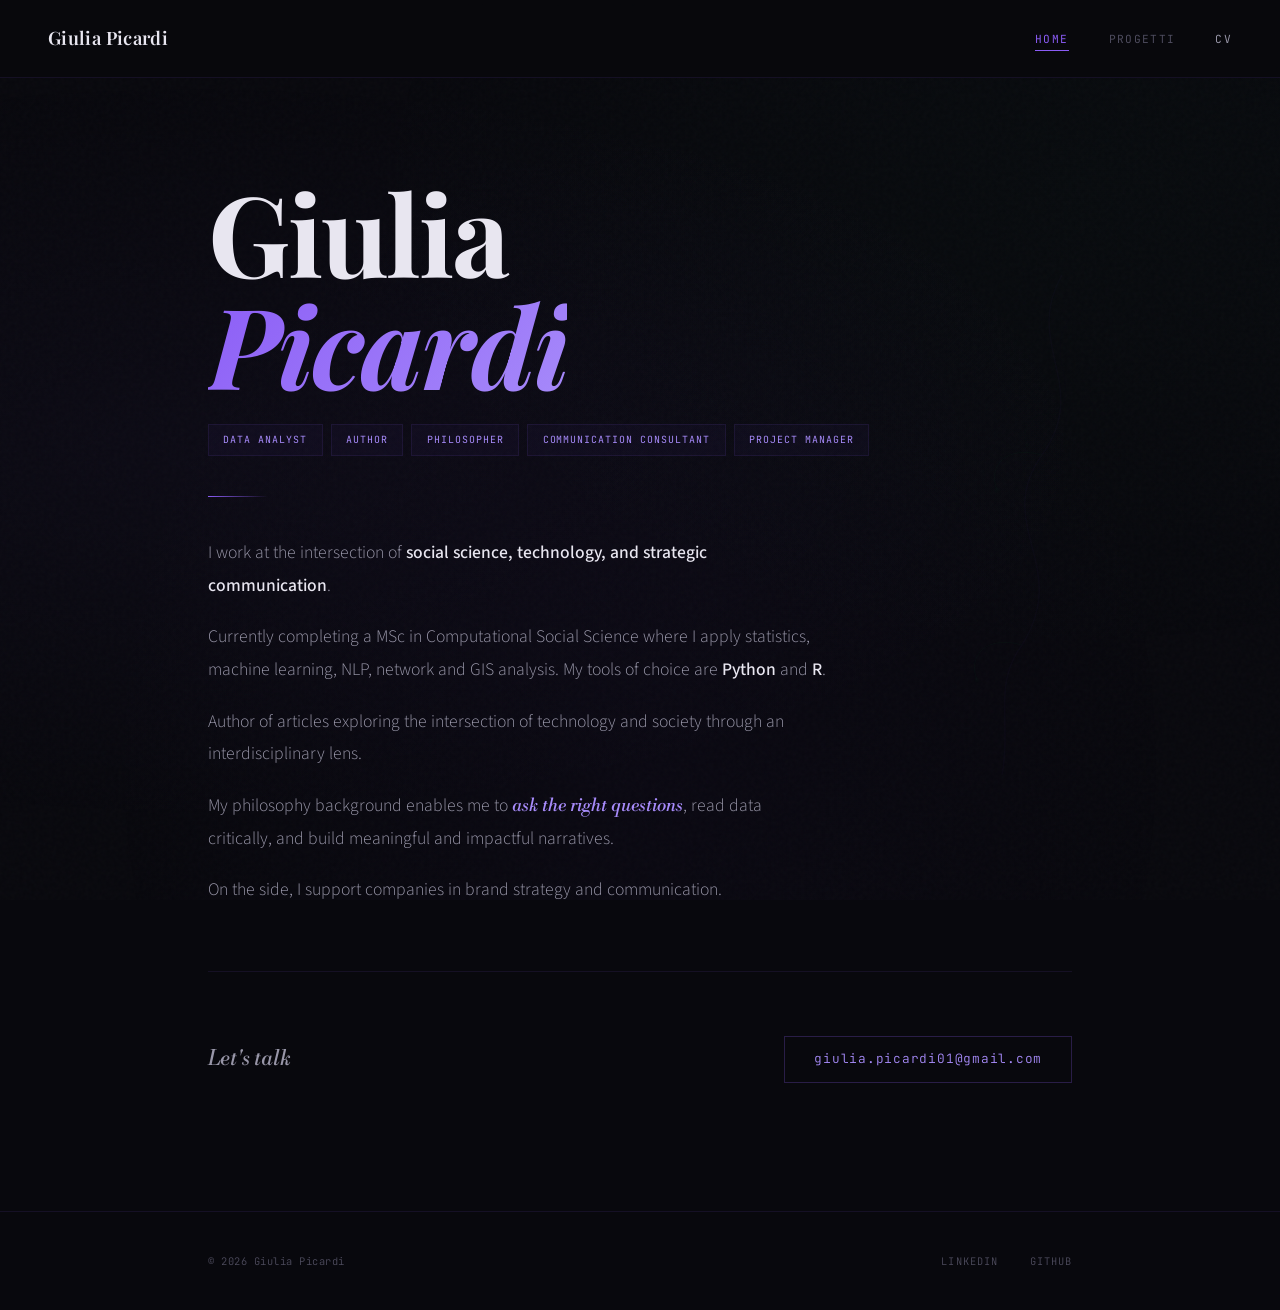
==== index.html @ 3c5df355 "Add files via upload" ====
<!DOCTYPE html>
<html lang="en">
<head>
  <meta charset="UTF-8">
  <meta name="viewport" content="width=device-width, initial-scale=1.0">
  <title>Giulia Picardi</title>
  <link rel="stylesheet" href="style.css">
</head>
<body>

  <nav>
    <a href="index.html" class="logo">Giulia Picardi</a>
    <button class="nav-toggle" onclick="document.querySelector('.nav-links').classList.toggle('open')">
      <span></span><span></span><span></span>
    </button>
    <ul class="nav-links">
      <li><a href="index.html" class="active">Home</a></li>
      <li><span class="disabled">Progetti<span class="coming-soon">coming soon</span></span></li>
      <li><a href="cv.html">CV</a></li>
    </ul>
  </nav>

  <main>
    <div class="container">
      <section class="hero">

        <div class="vine-decoration">
          <svg viewBox="0 0 250 500" xmlns="http://www.w3.org/2000/svg">
            <path d="M200 0 C160 70 230 110 180 180 C130 250 210 290 160 370 C130 410 150 450 140 500" stroke="#8b5cf6" fill="none" stroke-width="1.5" opacity="0.6"/>
            <path d="M180 180 C145 170 125 190 135 215" stroke="#22c55e" fill="none" stroke-width="1" opacity="0.7"/>
            <path d="M160 370 C125 360 105 380 115 405" stroke="#22c55e" fill="none" stroke-width="1" opacity="0.7"/>
            <circle cx="135" cy="215" r="3" fill="#22c55e" opacity="0.4"/>
            <circle cx="115" cy="405" r="2.5" fill="#22c55e" opacity="0.4"/>
            <path d="M210 40 C180 80 220 110 195 140" stroke="#8b5cf6" fill="none" stroke-width="0.8" opacity="0.3"/>
            <path d="M195 140 C170 135 158 150 165 170" stroke="#22c55e" fill="none" stroke-width="0.8" opacity="0.4"/>
            <circle cx="165" cy="170" r="2" fill="#22c55e" opacity="0.3"/>
          </svg>
        </div>

        <h1 class="hero-name">Giulia<br><span class="accent">Picardi</span></h1>

        <div class="hero-roles">
          <span class="role-tag">Data Analyst</span>
          <span class="role-tag">Author</span>
          <span class="role-tag">Philosopher</span>
          <span class="role-tag">Communication Consultant</span>
          <span class="role-tag">Project Manager</span>
        </div>

        <div class="hero-divider"></div>

        <div class="hero-bio">
          <p>I work at the intersection of <strong>social science, technology, and strategic communication</strong>.</p>
          <p>Currently completing a MSc in Computational Social Science where I apply statistics, machine learning, NLP, network and GIS analysis. My tools of choice are <strong>Python</strong> and <strong>R</strong>.</p>
          <p>Author of articles exploring the intersection of technology and society through an interdisciplinary lens.</p>
          <p>My philosophy background enables me to <em>ask the right questions</em>, read data critically, and build meaningful and impactful narratives.</p>
          <p>On the side, I support companies in brand strategy and communication.</p>
        </div>

      </section>
    </div>

    <div class="container">
      <div class="contact-strip">
        <div class="contact-inner">
          <span class="contact-text">Let's talk</span>
          <a href="mailto:giulia.picardi01@gmail.com" class="contact-email">giulia.picardi01@gmail.com</a>
        </div>
      </div>
    </div>
  </main>

  <footer>
    <div class="container">
      <div class="footer-content">
        <span class="footer-left">&copy; 2026 Giulia Picardi</span>
        <div class="footer-links">
          <a href="https://linkedin.com/in/giuliapicardi" target="_blank">LinkedIn</a>
          <a href="https://github.com/giuliapic" target="_blank">GitHub</a>
        </div>
      </div>
    </div>
  </footer>

</body>
</html>
---- style.css ----
@import url('https://fonts.googleapis.com/css2?family=Playfair+Display:ital,wght@0,400;0,500;0,600;0,700;0,800;0,900;1,400;1,600&family=Libre+Bodoni:ital,wght@0,400;0,500;0,600;0,700;1,400&family=JetBrains+Mono:wght@300;400;500&family=Source+Sans+3:wght@300;400;500;600&display=swap');

:root {
  --bg-deep: #08080d;
  --bg-surface: #0e0e16;
  --bg-elevated: #16161f;
  --bg-card: #111119;
  --purple-core: #8b5cf6;
  --purple-glow: #a78bfa;
  --purple-dark: #4c1d95;
  --purple-muted: #6d28d9;
  --green-wild: #22c55e;
  --text-primary: #e8e6f0;
  --text-secondary: #9896a8;
  --text-muted: #4e4c5e;
  --border-subtle: rgba(139, 92, 246, 0.1);
  --border-glow: rgba(139, 92, 246, 0.25);
  --font-display: 'Playfair Display', serif;
  --font-body: 'Source Sans 3', sans-serif;
  --font-accent: 'Libre Bodoni', serif;
  --font-mono: 'JetBrains Mono', monospace;
}

*, *::before, *::after { margin: 0; padding: 0; box-sizing: border-box; }
html { scroll-behavior: smooth; font-size: 16px; }

body {
  background: var(--bg-deep);
  color: var(--text-primary);
  font-family: var(--font-body);
  font-size: 1.05rem;
  font-weight: 300;
  line-height: 1.75;
  overflow-x: hidden;
  min-height: 100vh;
}

body::before {
  content: '';
  position: fixed;
  inset: 0;
  background:
    radial-gradient(ellipse at 15% 50%, rgba(139,92,246,0.035) 0%, transparent 60%),
    radial-gradient(ellipse at 85% 20%, rgba(34,197,94,0.02) 0%, transparent 50%),
    radial-gradient(ellipse at 50% 85%, rgba(76,29,149,0.04) 0%, transparent 60%);
  pointer-events: none; z-index: 0;
}

body::after {
  content: '';
  position: fixed;
  inset: 0;
  background-image: url("data:image/svg+xml,%3Csvg viewBox='0 0 256 256' xmlns='http://www.w3.org/2000/svg'%3E%3Cfilter id='n'%3E%3CfeTurbulence type='fractalNoise' baseFrequency='0.85' numOctaves='4' stitchTiles='stitch'/%3E%3C/filter%3E%3Crect width='100%25' height='100%25' filter='url(%23n)' opacity='0.025'/%3E%3C/svg%3E");
  pointer-events: none; z-index: 0;
}

/* ── NAV ── */
nav {
  position: fixed; top: 0; left: 0; right: 0; z-index: 1000;
  padding: 1.4rem 3rem;
  display: flex; justify-content: space-between; align-items: center;
  background: rgba(8,8,13,0.88);
  backdrop-filter: blur(20px);
  border-bottom: 1px solid var(--border-subtle);
}

nav .logo {
  font-family: var(--font-display);
  font-weight: 600; font-size: 1.15rem;
  letter-spacing: 0.02em;
  color: var(--text-primary); text-decoration: none;
}

nav .nav-links {
  display: flex; gap: 2.5rem; list-style: none; align-items: center;
}

nav .nav-links a {
  font-family: var(--font-mono); font-size: 0.7rem; font-weight: 400;
  letter-spacing: 0.12em; text-transform: uppercase;
  color: var(--text-secondary); text-decoration: none;
  padding: 0.3rem 0; transition: color 0.3s ease; position: relative;
}

nav .nav-links a::after {
  content: ''; position: absolute; bottom: 0; left: 0;
  width: 0; height: 1px; background: var(--purple-core);
  transition: width 0.3s ease;
}

nav .nav-links a:hover { color: var(--purple-glow); }
nav .nav-links a:hover::after { width: 100%; }
nav .nav-links a.active { color: var(--purple-core); }
nav .nav-links a.active::after { width: 100%; }

nav .nav-links span.disabled {
  font-family: var(--font-mono); font-size: 0.7rem; font-weight: 400;
  letter-spacing: 0.12em; text-transform: uppercase;
  color: var(--text-muted); cursor: default; position: relative;
}

nav .nav-links span.disabled .coming-soon {
  position: absolute; top: 100%; left: 50%; transform: translateX(-50%);
  font-size: 0.5rem; letter-spacing: 0.15em; color: var(--purple-dark);
  white-space: nowrap; opacity: 0; transition: opacity 0.3s ease;
}

nav .nav-links span.disabled:hover .coming-soon { opacity: 1; }

.nav-toggle {
  display: none; flex-direction: column; gap: 5px;
  cursor: pointer; background: none; border: none; padding: 5px;
}
.nav-toggle span {
  display: block; width: 22px; height: 1.5px;
  background: var(--text-primary); transition: all 0.3s ease;
}

/* ── MAIN ── */
main { position: relative; z-index: 1; padding-top: 5rem; }
.container { max-width: 960px; margin: 0 auto; padding: 0 3rem; }

/* ── HERO ── */
.hero {
  min-height: calc(100vh - 5rem);
  display: flex; flex-direction: column; justify-content: center;
  padding: 6rem 0 4rem; position: relative;
}

.hero-name {
  font-family: var(--font-display);
  font-size: clamp(3.5rem, 9vw, 7rem);
  font-weight: 700; line-height: 1.0; letter-spacing: -0.02em;
  color: var(--text-primary); margin-bottom: 1.5rem;
  opacity: 0; animation: fadeUp 0.8s ease forwards 0.2s;
}

.hero-name .accent {
  font-style: italic;
  background: linear-gradient(135deg, var(--purple-core), var(--purple-glow));
  -webkit-background-clip: text; -webkit-text-fill-color: transparent; background-clip: text;
}

.hero-roles {
  display: flex; flex-wrap: wrap; gap: 0.5rem; margin-bottom: 2.5rem;
  opacity: 0; animation: fadeUp 0.8s ease forwards 0.4s;
}

.role-tag {
  font-family: var(--font-mono); font-size: 0.62rem; font-weight: 400;
  letter-spacing: 0.1em; text-transform: uppercase;
  padding: 0.4rem 0.9rem;
  border: 1px solid var(--border-subtle); color: var(--purple-glow);
  background: rgba(139,92,246,0.04);
}

.hero-divider {
  width: 60px; height: 1px;
  background: linear-gradient(90deg, var(--purple-core), transparent);
  margin-bottom: 2.5rem;
  opacity: 0; animation: fadeUp 0.8s ease forwards 0.5s;
}

.hero-bio {
  max-width: 620px;
  opacity: 0; animation: fadeUp 0.8s ease forwards 0.6s;
}

.hero-bio p {
  font-size: 1.1rem; font-weight: 300;
  color: var(--text-secondary); line-height: 1.85; margin-bottom: 1.2rem;
}
.hero-bio p:last-child { margin-bottom: 0; }
.hero-bio strong { color: var(--text-primary); font-weight: 500; }
.hero-bio em {
  font-family: var(--font-accent); font-style: italic; color: var(--purple-glow);
}

.vine-decoration {
  position: absolute; right: -40px; top: 50%; transform: translateY(-50%);
  width: 250px; height: 500px; opacity: 0.045; pointer-events: none;
}
.vine-decoration svg { width: 100%; height: 100%; }

@keyframes fadeUp {
  from { opacity: 0; transform: translateY(18px); }
  to { opacity: 1; transform: translateY(0); }
}

/* ── CONTACT STRIP ── */
.contact-strip {
  padding: 4rem 0; border-top: 1px solid var(--border-subtle);
  opacity: 0; animation: fadeUp 0.8s ease forwards 0.9s;
}

.contact-inner {
  display: flex; justify-content: space-between; align-items: center;
}

.contact-text {
  font-family: var(--font-accent); font-size: 1.3rem;
  font-style: italic; color: var(--text-secondary);
}

.contact-email {
  font-family: var(--font-mono); font-size: 0.8rem;
  color: var(--purple-glow); text-decoration: none;
  padding: 0.7rem 1.8rem; border: 1px solid var(--border-glow);
  letter-spacing: 0.06em; transition: all 0.3s ease;
}

.contact-email:hover {
  background: rgba(139,92,246,0.08);
  box-shadow: 0 0 30px rgba(139,92,246,0.12);
}

/* ── PAGE HEADER ── */
.page-header {
  padding: 8rem 0 3rem;
  border-bottom: 1px solid var(--border-subtle);
  margin-bottom: 3.5rem;
}

.section-label {
  font-family: var(--font-mono); font-size: 0.6rem; font-weight: 300;
  letter-spacing: 0.25em; text-transform: uppercase;
  color: var(--text-muted); margin-bottom: 0.8rem;
  display: flex; align-items: center; gap: 0.8rem;
}

.section-label::before {
  content: ''; width: 25px; height: 1px; background: var(--purple-muted);
}

.page-header h1 {
  font-family: var(--font-display);
  font-size: clamp(2.5rem, 5vw, 3.8rem);
  font-weight: 700; line-height: 1.1; margin-bottom: 1rem;
}

.page-header p {
  font-family: var(--font-accent); font-style: italic;
  color: var(--text-secondary); font-size: 1.1rem;
  max-width: 550px; line-height: 1.7;
}

/* ── CV ── */
.cv-section { margin-bottom: 4rem; }

.cv-section-title {
  font-family: var(--font-display); font-size: 1.4rem; font-weight: 600;
  margin-bottom: 2rem; padding-bottom: 0.8rem;
  border-bottom: 1px solid var(--border-subtle);
  display: flex; align-items: center; gap: 0.8rem;
}

.cv-section-title::before {
  content: ''; width: 8px; height: 8px;
  background: var(--purple-core); border-radius: 50%; flex-shrink: 0;
}

.cv-entry {
  margin-bottom: 2.2rem; padding-left: 1.8rem;
  border-left: 1px solid rgba(139,92,246,0.08); position: relative;
}

.cv-entry::before {
  content: ''; position: absolute; left: -3px; top: 0.6rem;
  width: 5px; height: 5px; background: var(--purple-muted); border-radius: 50%;
}

.cv-entry .cv-period {
  font-family: var(--font-mono); font-size: 0.6rem;
  letter-spacing: 0.12em; text-transform: uppercase;
  color: var(--purple-core); margin-bottom: 0.3rem; display: block;
}

.cv-entry h3 {
  font-family: var(--font-display); font-size: 1.15rem;
  font-weight: 600; margin-bottom: 0.15rem; line-height: 1.3;
}

.cv-entry .cv-place {
  font-family: var(--font-mono); font-size: 0.7rem;
  color: var(--text-muted); margin-bottom: 0.5rem;
  display: block; letter-spacing: 0.03em;
}

.cv-entry p {
  font-size: 0.95rem; color: var(--text-secondary); line-height: 1.75;
}

/* ── SKILLS ── */
.skills-section { margin-top: 1rem; }
.skills-group { margin-bottom: 2rem; }

.skills-group-title {
  font-family: var(--font-mono); font-size: 0.6rem;
  letter-spacing: 0.18em; text-transform: uppercase;
  color: var(--text-muted); margin-bottom: 0.8rem;
}

.skills-tags { display: flex; flex-wrap: wrap; gap: 0.4rem; }

.skill-tag {
  font-family: var(--font-mono); font-size: 0.6rem;
  letter-spacing: 0.06em; padding: 0.35rem 0.8rem;
  border: 1px solid var(--border-subtle); color: var(--text-secondary);
  transition: all 0.3s ease;
}

.skill-tag:hover {
  border-color: var(--purple-core); color: var(--purple-glow);
  background: rgba(139,92,246,0.05);
}

/* ── LANGUAGES ── */
.languages-row { display: flex; gap: 2rem; flex-wrap: wrap; margin-top: 0.5rem; }

.lang-item { display: flex; align-items: baseline; gap: 0.5rem; }

.lang-name { font-size: 0.95rem; color: var(--text-primary); font-weight: 400; }

.lang-level {
  font-family: var(--font-mono); font-size: 0.6rem;
  color: var(--text-muted); letter-spacing: 0.05em;
}

/* ── COMING SOON ── */
.coming-soon-page {
  min-height: 60vh; display: flex; flex-direction: column;
  align-items: center; justify-content: center; text-align: center;
  padding: 6rem 0;
}

.coming-soon-page h1 {
  font-family: var(--font-display);
  font-size: clamp(2rem, 4vw, 3rem); font-weight: 700; margin-bottom: 1rem;
}

.coming-soon-page p {
  font-family: var(--font-accent); font-style: italic;
  color: var(--text-muted); font-size: 1.1rem;
}

.cs-line { width: 40px; height: 1px; background: var(--purple-dark); margin: 2rem 0; }

/* ── FOOTER ── */
footer {
  border-top: 1px solid var(--border-subtle);
  padding: 2.5rem 0; margin-top: 4rem;
}

.footer-content {
  display: flex; justify-content: space-between; align-items: center;
}

.footer-left {
  font-family: var(--font-mono); font-size: 0.65rem;
  color: var(--text-muted); letter-spacing: 0.05em;
}

.footer-links { display: flex; gap: 2rem; }

.footer-links a {
  font-family: var(--font-mono); font-size: 0.65rem;
  color: var(--text-muted); text-decoration: none;
  letter-spacing: 0.1em; text-transform: uppercase;
  transition: color 0.3s ease;
}

.footer-links a:hover { color: var(--purple-glow); }

/* ── RESPONSIVE ── */
@media (max-width: 768px) {
  nav { padding: 1rem 1.5rem; }
  .nav-toggle { display: flex; }

  nav .nav-links {
    position: fixed; top: 0; right: -100%; width: 70%; height: 100vh;
    flex-direction: column; justify-content: center;
    background: var(--bg-surface); border-left: 1px solid var(--border-subtle);
    padding: 2rem; gap: 2rem; transition: right 0.4s ease;
  }
  nav .nav-links.open { right: 0; }

  .container { padding: 0 1.5rem; }
  .hero-name { font-size: clamp(2.8rem, 12vw, 4.5rem); }
  .vine-decoration { display: none; }

  .contact-inner {
    flex-direction: column; gap: 1.5rem; text-align: center;
  }

  .footer-content {
    flex-direction: column; gap: 1.2rem; text-align: center;
  }

  .languages-row { gap: 1.2rem; }
}
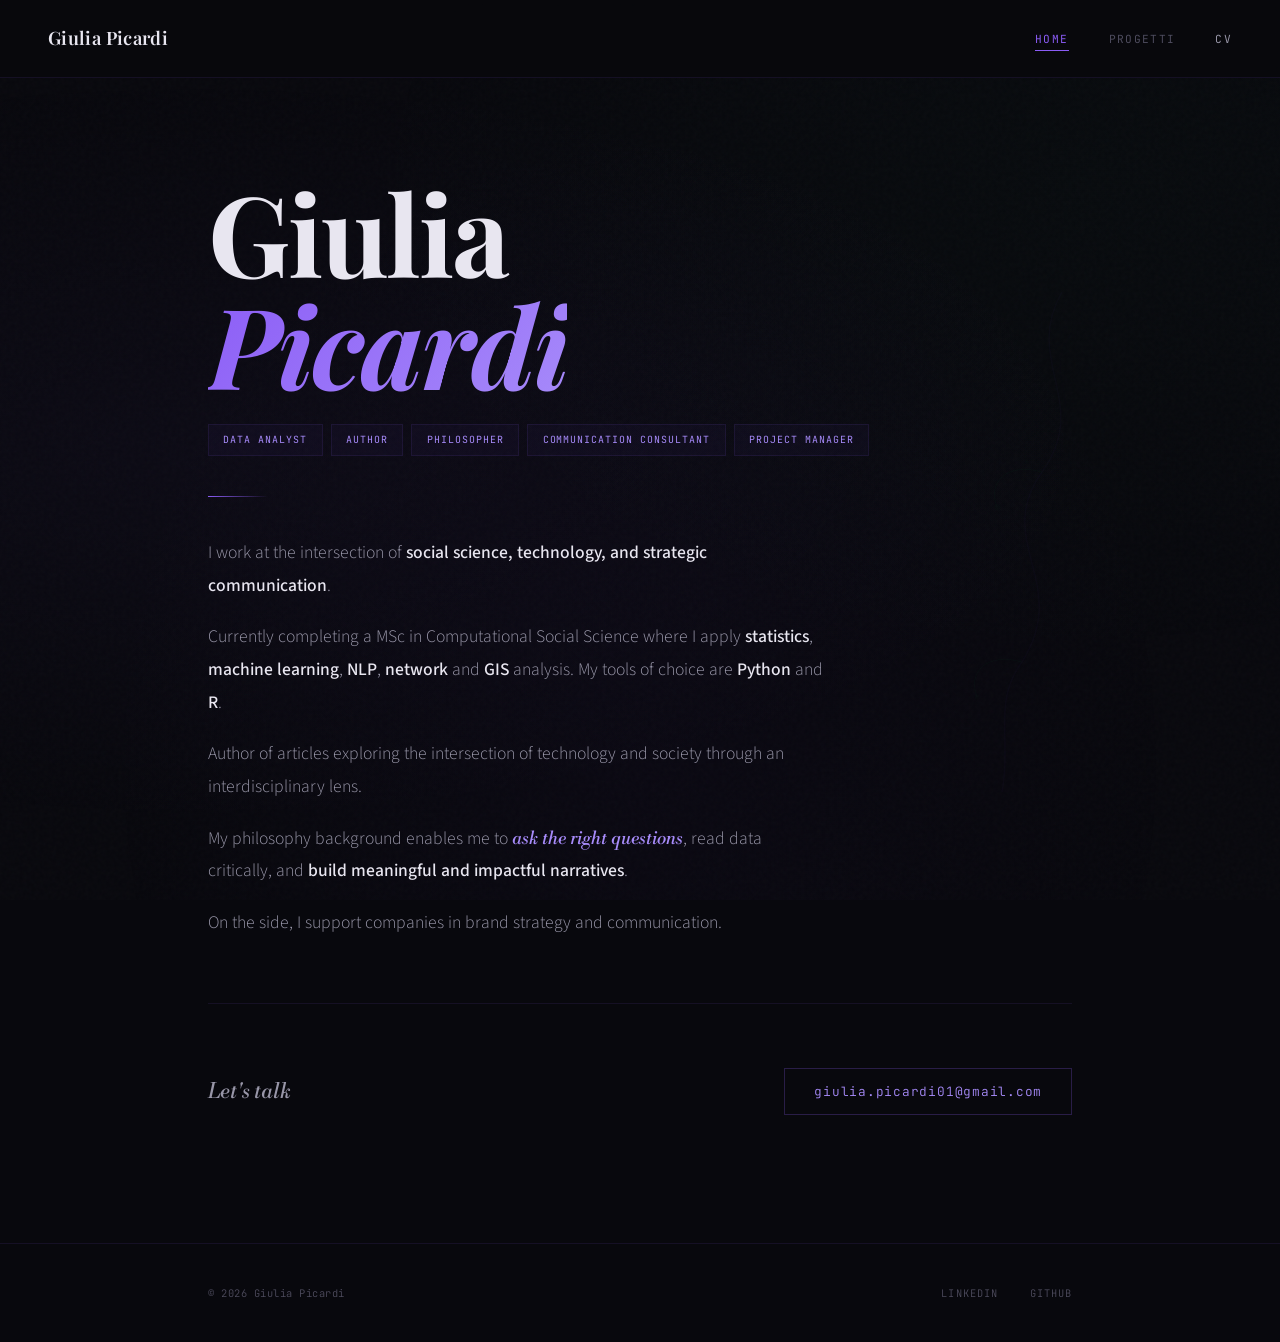
==== commit 178d185d: "Update index.html" ====
--- a/index.html
+++ b/index.html
@@ -4,6 +4,12 @@
   <meta charset="UTF-8">
   <meta name="viewport" content="width=device-width, initial-scale=1.0">
   <title>Giulia Picardi</title>
+  <meta name="description" content="Giulia Picardi — Data Analyst, Author, Philosopher, Communication Consultant. Computational Social Science, Python, R.">
+<meta name="author" content="Giulia Picardi">
+<meta property="og:title" content="Giulia Picardi">
+<meta property="og:description" content="Data Analyst, Author, Communication Consultant. Working at the intersection of social science, technology, and strategic communication.">
+<meta property="og:type" content="website">
+<meta property="og:url" content="https://giuliapicardi.com">
   <link rel="stylesheet" href="style.css">
 </head>
 <body>
@@ -51,9 +57,9 @@
 
         <div class="hero-bio">
           <p>I work at the intersection of <strong>social science, technology, and strategic communication</strong>.</p>
-          <p>Currently completing a MSc in Computational Social Science where I apply statistics, machine learning, NLP, network and GIS analysis. My tools of choice are <strong>Python</strong> and <strong>R</strong>.</p>
+          <p>Currently completing a MSc in Computational Social Science where I apply <strong>statistics</strong>, <strong>machine learning</strong>, <strong>NLP</strong>, <strong>network</strong> and <strong>GIS</strong> analysis. My tools of choice are <strong>Python</strong> and <strong>R</strong>.</p>
           <p>Author of articles exploring the intersection of technology and society through an interdisciplinary lens.</p>
-          <p>My philosophy background enables me to <em>ask the right questions</em>, read data critically, and build meaningful and impactful narratives.</p>
+          <p>My philosophy background enables me to <em>ask the right questions</em>, read data critically, and <strong>build meaningful and impactful narratives</strong>.</p>
           <p>On the side, I support companies in brand strategy and communication.</p>
         </div>
 
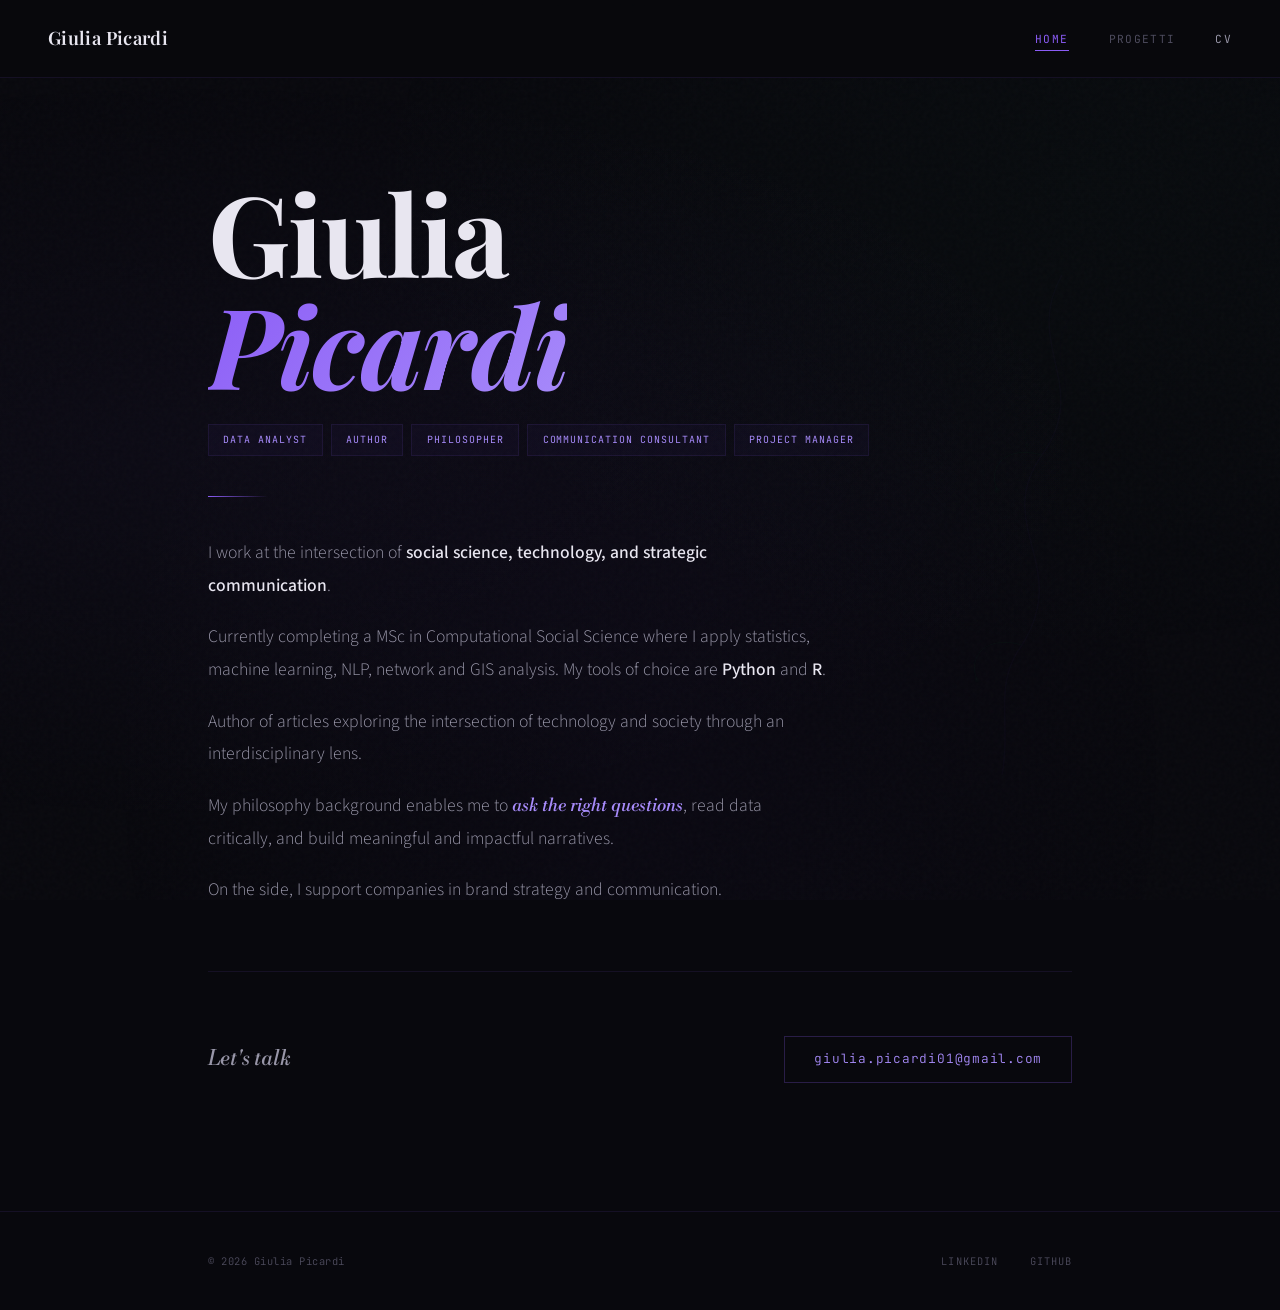
==== commit cdc0ce27: "Update index.html" ====
--- a/index.html
+++ b/index.html
@@ -57,9 +57,9 @@
 
         <div class="hero-bio">
           <p>I work at the intersection of <strong>social science, technology, and strategic communication</strong>.</p>
-          <p>Currently completing a MSc in Computational Social Science where I apply <strong>statistics</strong>, <strong>machine learning</strong>, <strong>NLP</strong>, <strong>network</strong> and <strong>GIS</strong> analysis. My tools of choice are <strong>Python</strong> and <strong>R</strong>.</p>
+          <p>Currently completing a MSc in Computational Social Science where I apply statistics, machine learning, NLP, network and GIS analysis. My tools of choice are <strong>Python</strong> and <strong>R</strong>.</p>
           <p>Author of articles exploring the intersection of technology and society through an interdisciplinary lens.</p>
-          <p>My philosophy background enables me to <em>ask the right questions</em>, read data critically, and <strong>build meaningful and impactful narratives</strong>.</p>
+          <p>My philosophy background enables me to <em>ask the right questions</em>, read data critically, and build meaningful and impactful narratives.</p>
           <p>On the side, I support companies in brand strategy and communication.</p>
         </div>
 
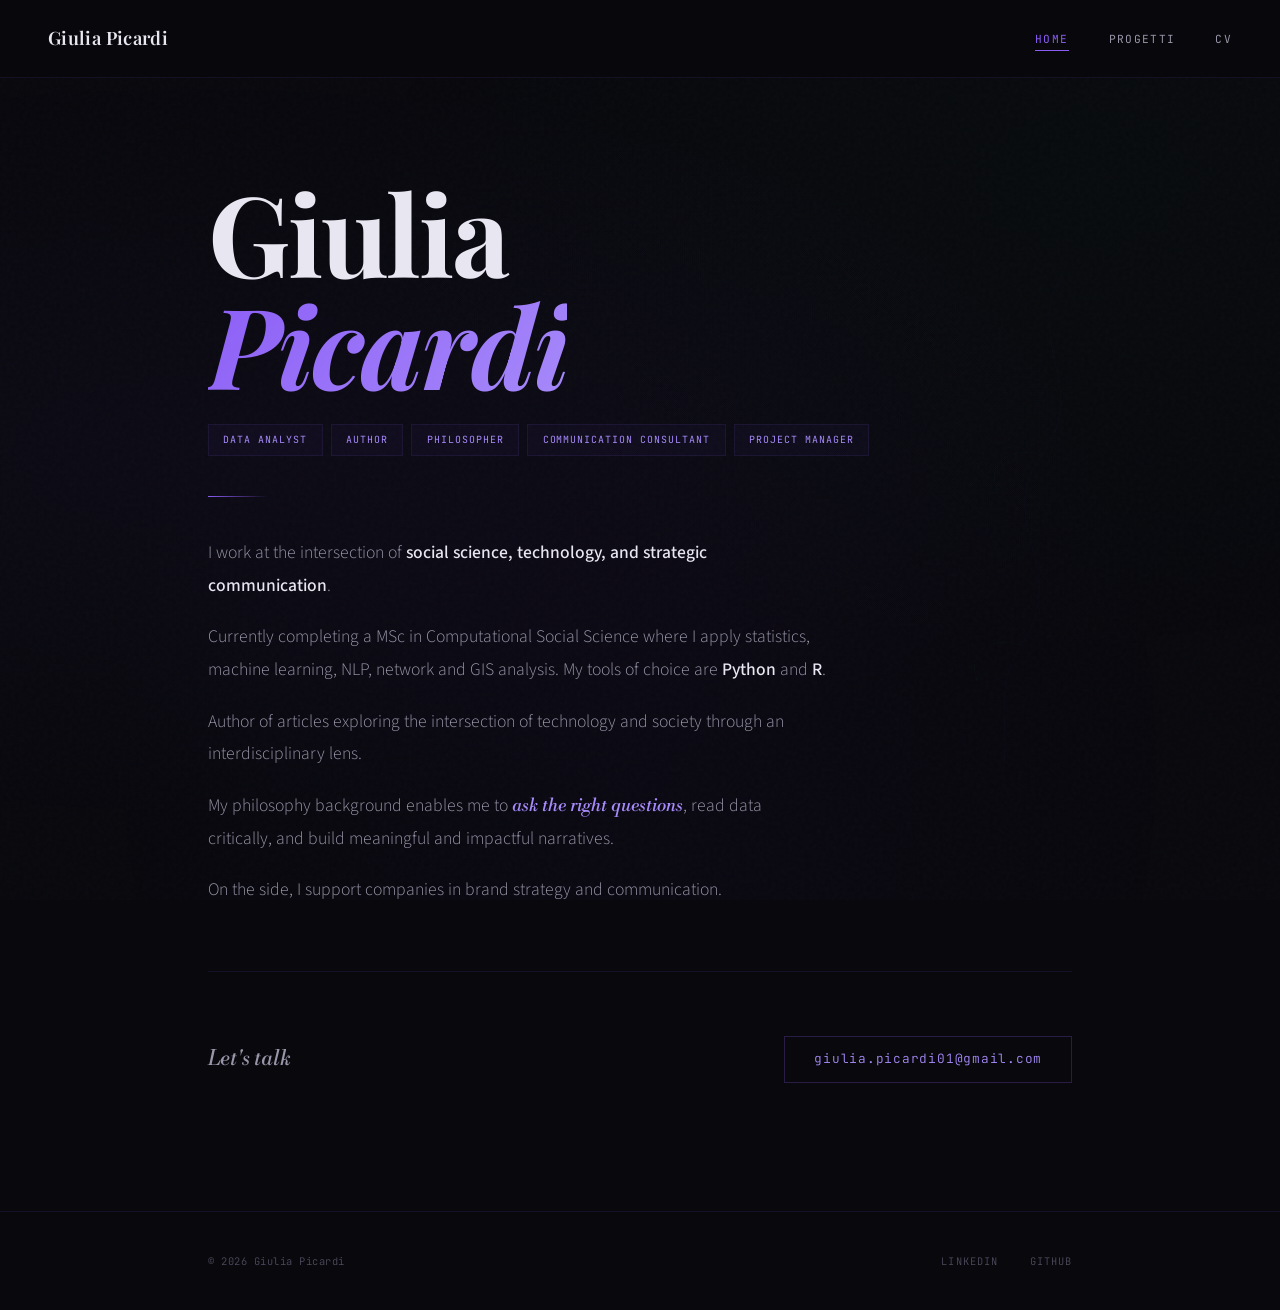
==== commit 6b0f124f: "Add files via upload adding projects page" ====
--- a/index.html
+++ b/index.html
@@ -4,12 +4,6 @@
   <meta charset="UTF-8">
   <meta name="viewport" content="width=device-width, initial-scale=1.0">
   <title>Giulia Picardi</title>
-  <meta name="description" content="Giulia Picardi — Data Analyst, Author, Philosopher, Communication Consultant. Computational Social Science, Python, R.">
-<meta name="author" content="Giulia Picardi">
-<meta property="og:title" content="Giulia Picardi">
-<meta property="og:description" content="Data Analyst, Author, Communication Consultant. Working at the intersection of social science, technology, and strategic communication.">
-<meta property="og:type" content="website">
-<meta property="og:url" content="https://giuliapicardi.com">
   <link rel="stylesheet" href="style.css">
 </head>
 <body>
@@ -21,7 +15,7 @@
     </button>
     <ul class="nav-links">
       <li><a href="index.html" class="active">Home</a></li>
-      <li><span class="disabled">Progetti<span class="coming-soon">coming soon</span></span></li>
+      <li><a href="progetti.html">Progetti</a></li>
       <li><a href="cv.html">CV</a></li>
     </ul>
   </nav>
--- a/style.css
+++ b/style.css
@@ -326,6 +326,105 @@
   color: var(--text-muted); letter-spacing: 0.05em;
 }
 
+/* ── PROJECTS ── */
+.projects-list {
+  display: flex; flex-direction: column; gap: 3rem;
+  padding-bottom: 2rem;
+}
+
+.project-card {
+  padding: 2.2rem 2.5rem;
+  background: var(--bg-card);
+  border: 1px solid var(--border-subtle);
+  transition: border-color 0.4s ease, box-shadow 0.4s ease;
+  position: relative;
+}
+
+.project-card:hover {
+  border-color: var(--border-glow);
+  box-shadow: 0 0 40px rgba(139,92,246,0.06);
+}
+
+.project-type {
+  display: flex; gap: 0.5rem; margin-bottom: 1.2rem; flex-wrap: wrap;
+}
+
+.type-tag {
+  font-family: var(--font-mono); font-size: 0.55rem; font-weight: 400;
+  letter-spacing: 0.12em; text-transform: uppercase;
+  padding: 0.3rem 0.7rem;
+  background: rgba(139,92,246,0.06);
+  border: 1px solid rgba(139,92,246,0.15);
+  color: var(--purple-glow);
+}
+
+.project-title {
+  font-family: var(--font-display);
+  font-size: 1.35rem; font-weight: 600;
+  line-height: 1.35; margin-bottom: 0.5rem;
+  color: var(--text-primary);
+}
+
+.project-meta {
+  font-family: var(--font-mono); font-size: 0.65rem;
+  letter-spacing: 0.06em; color: var(--text-muted);
+  margin-bottom: 1.3rem;
+}
+
+.project-abstract p {
+  font-size: 0.95rem; font-weight: 300;
+  color: var(--text-secondary); line-height: 1.8;
+  margin-bottom: 1.3rem;
+}
+
+.project-tags {
+  display: flex; flex-wrap: wrap; gap: 0.35rem;
+  margin-bottom: 1.5rem;
+}
+
+.p-tag {
+  font-family: var(--font-mono); font-size: 0.55rem;
+  letter-spacing: 0.05em; padding: 0.28rem 0.65rem;
+  border: 1px solid var(--border-subtle); color: var(--text-secondary);
+  transition: all 0.3s ease;
+}
+
+.p-tag:hover {
+  border-color: var(--purple-core); color: var(--purple-glow);
+  background: rgba(139,92,246,0.05);
+}
+
+.project-links {
+  display: flex; gap: 1rem; flex-wrap: wrap;
+  padding-top: 1.2rem;
+  border-top: 1px solid var(--border-subtle);
+}
+
+.project-link {
+  font-family: var(--font-mono); font-size: 0.7rem;
+  letter-spacing: 0.06em; color: var(--purple-glow);
+  text-decoration: none; padding: 0.5rem 1.2rem;
+  border: 1px solid var(--border-glow);
+  transition: all 0.3s ease;
+  display: inline-flex; align-items: center; gap: 0.5rem;
+}
+
+.project-link:hover {
+  background: rgba(139,92,246,0.08);
+  box-shadow: 0 0 25px rgba(139,92,246,0.1);
+}
+
+.link-icon {
+  font-size: 0.85rem;
+}
+
+@media (max-width: 768px) {
+  .project-card { padding: 1.5rem 1.3rem; }
+  .project-title { font-size: 1.15rem; }
+  .project-links { flex-direction: column; }
+  .project-link { text-align: center; justify-content: center; }
+}
+
 /* ── COMING SOON ── */
 .coming-soon-page {
   min-height: 60vh; display: flex; flex-direction: column;
